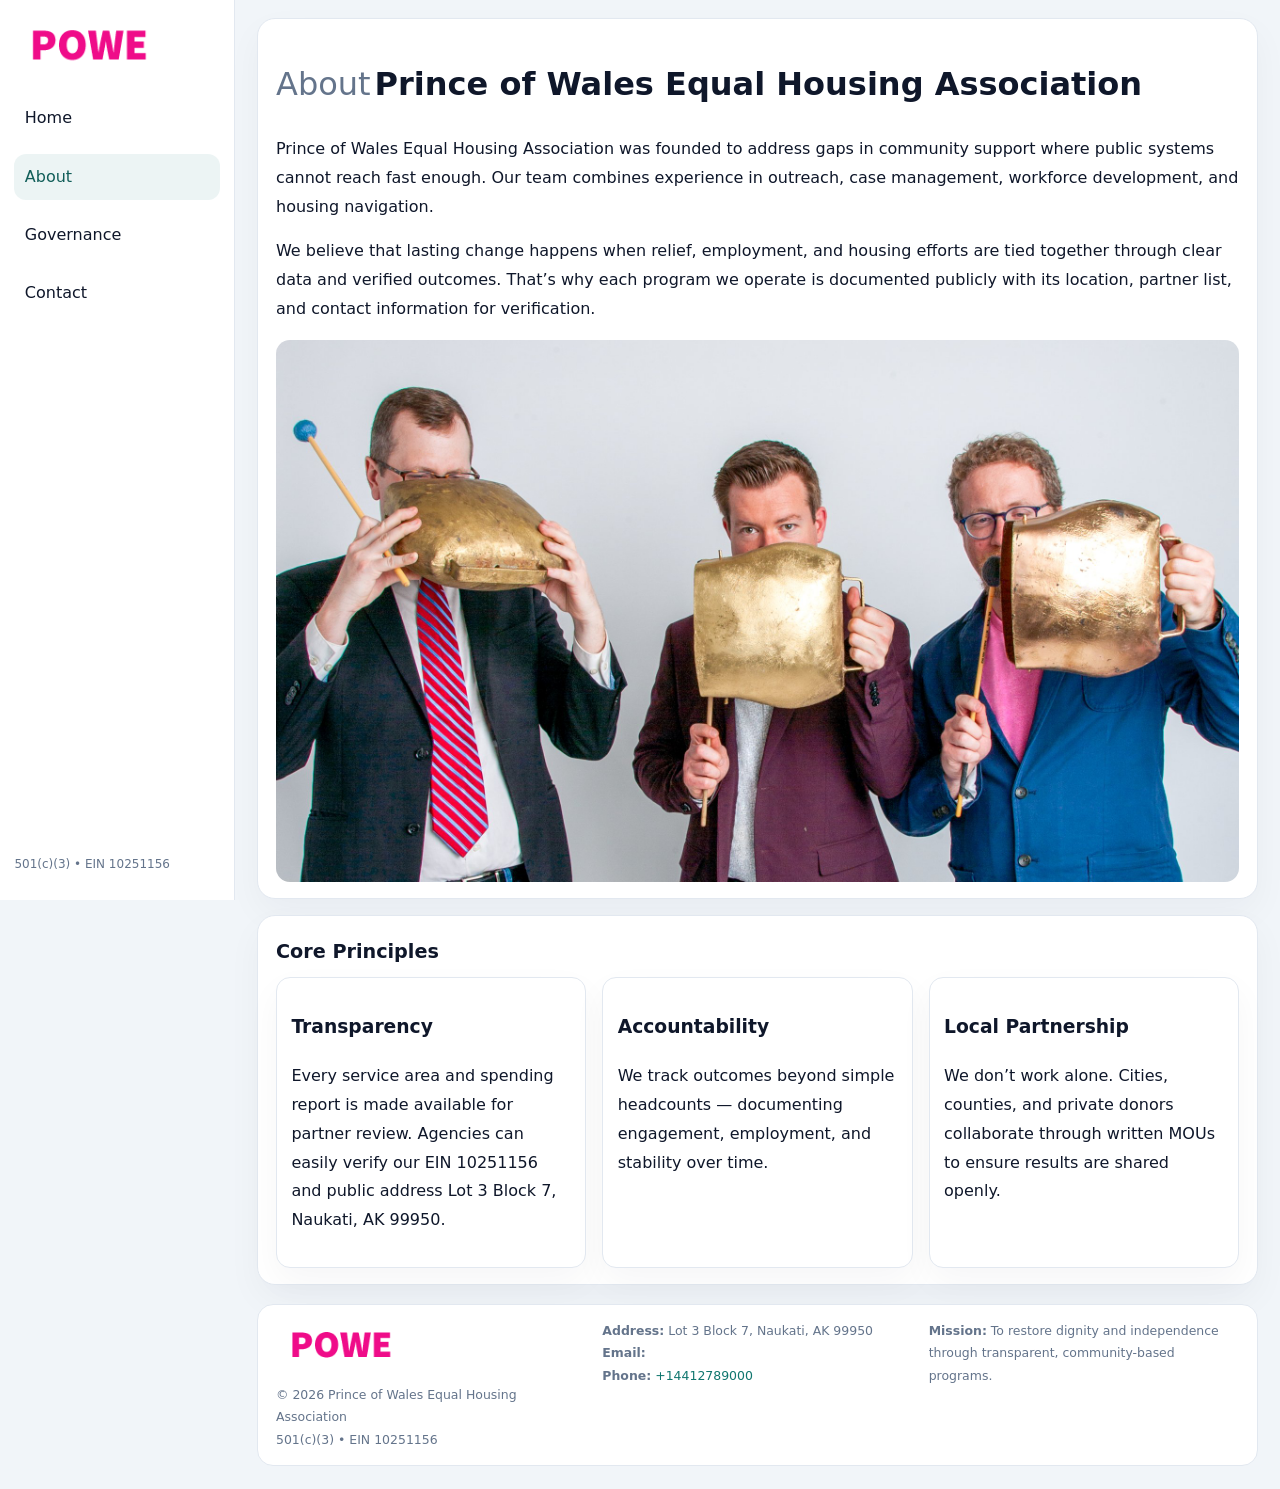
==== about.html @ b6c24996 "Initial commit" ====
<!doctype html><html lang="en"><head>
<meta charset="utf-8">
<meta name="viewport" content="width=device-width,initial-scale=1">
<title>Prince of Wales Equal Housing Association – Nonprofit • 2025</title>
<link rel="stylesheet" href="assets/styles.css">
<link rel="icon" href="images/logo.png">
  <meta name="description" content="We are a 501(c)(3) organization advancing housing stability and family services through transparent programs, local partnerships, and measurable outcomes.">
</head><body>
<div style="position:absolute;left:-9999px;top:-9999px;opacity:0" data-uniq="{{UNIQUE_BLOB}}">
  <span>We are a 501(c)(3) organization advancing housing stability and family services through transparent programs, local partnerships, and measurable outcomes.</span><svg width="12" height="12" viewBox="0 0 12 12" xmlns="http://www.w3.org/2000/svg"><circle cx="6" cy="6" r="5" fill="#2b6cb0"/></svg><img src="images/jobs.jpg" width="1" height="1" alt="" loading="lazy"/>
</div>

<div class="layout">
  <aside>
    <div class="c2d8a916d1a"><a href="index.html"><img src="images/logo.png" alt=""></a></div>
    <a class="navlink" href="index.html">Home</a>
    <a class="navlink active" href="about.html">About</a>
    <a class="navlink" href="governance.html">Governance</a>
    <a class="navlink" href="contact.html">Contact</a>
    <div class="info">501(c)(3) • EIN 10251156</div>
  </aside>

  <main>
    <div class="block">
      <h1><span style="font-weight:500;color:var(--muted);margin-right:.25rem;">About</span><span style="font-weight:700;color:var(--ink);">Prince of Wales Equal Housing Association</span></h1>
      <p>Prince of Wales Equal Housing Association was founded to address gaps in community support where public systems cannot reach fast enough. Our team combines experience in outreach, case management, workforce development, and housing navigation.</p>
      <p>We believe that lasting change happens when relief, employment, and housing efforts are tied together through clear data and verified outcomes. That’s why each program we operate is documented publicly with its location, partner list, and contact information for verification.</p>
      <img src="images/about.jpg" alt="About Prince of Wales Equal Housing Association" style="margin-top:1rem">
    </div>

    <div class="block">
      <h2>Core Principles</h2>
      <div class="cards">
        <article class="cdeee4aa6c7"><h3>Transparency</h3><p>Every service area and spending report is made available for partner review. Agencies can easily verify our EIN 10251156 and public address Lot 3 Block 7,
Naukati, AK 99950.</p></article>
        <article class="cdeee4aa6c7"><h3>Accountability</h3><p>We track outcomes beyond simple headcounts — documenting engagement, employment, and stability over time.</p></article>
        <article class="cdeee4aa6c7"><h3>Local Partnership</h3><p>We don’t work alone. Cities, counties, and private donors collaborate through written MOUs to ensure results are shared openly.</p></article>
      </div>
    </div>

    <footer>
      <div class="footer-grid">
        <div><img src="images/logo.png" style="width:130px;margin-bottom:.35rem" alt=""><div class="small">© <span id="year"></span> Prince of Wales Equal Housing Association</div><div class="small">501(c)(3) • EIN 10251156</div></div>
        <div><div class="small"><strong>Address:</strong> Lot 3 Block 7,
Naukati, AK 99950</div><div class="small"><strong>Email:</strong> <a href="mailto:"></a></div><div class="small"><strong>Phone:</strong> <a href="tel:+14412789000">+14412789000</a></div></div>
        <div><div class="small"><strong>Mission:</strong> To restore dignity and independence through transparent, community-based programs.</div></div>
      </div>
    </footer>
  </main>
</div>
<script>(()=>{const y=document.getElementById('year');if(y)y.textContent=new Date().getFullYear();})();</script>
</body></html>
---- assets/styles.css ----
:root{
  --ink:#0f172a;
  --muted:#64748b;
  --paper:#ffffff;
  --line:#e2e8f0;
  --brand:#0f766e;
  --brand-ink:#115e59;
  --soft:#ecfdf3;
  --r:16px;
  --sh:0 14px 35px rgba(15,23,42,.04);
}
*{box-sizing:border-box}
html,body{height:100%}
body{
  margin:0;
  background:#f1f5f9;
  color:var(--ink);
  font-family:Inter,system-ui,-apple-system,BlinkMacSystemFont,Arial,sans-serif;
  line-height:1.8;
  -webkit-text-size-adjust:100%;
}
img{max-width:100%;height:auto;display:block;border-radius:14px}
a{color:var(--brand);text-decoration:none}
a:hover{text-decoration:underline}

/* LAYOUT WITH SIDEBAR */
.layout{
  display:flex;
  min-height:100vh;
}
aside{
  width:235px;
  background:#fff;
  border-right:1px solid var(--line);
  padding:1rem .9rem 1.5rem;
  position:sticky;
  top:0;
  height:100vh;
  display:flex;
  flex-direction:column;
  gap:.75rem;
}
.c2d8a916d1a img{width:150px}
.navlink{
  display:block;
  padding:.55rem .65rem;
  border-radius:12px;
  color:var(--ink);
  font-weight:500;
}
.navlink.active,
.navlink:hover{
  background:rgba(15,118,110,.08);
  color:var(--brand-ink);
  text-decoration:none;
}
aside .info{
  margin-top:auto;
  font-size:.75rem;
  color:var(--muted);
}

/* MAIN CONTENT */
main{
  flex:1;
  padding:1.1rem 1.4rem 1.4rem;
  width:100%;
}
.cfdc371ec5b{
  background:linear-gradient(130deg,var(--soft),#fff 70%);
  border:1px solid rgba(15,118,110,.04);
  border-radius:18px;
  padding:1.1rem 1.1rem 1rem;
  display:grid;
  grid-template-columns:1.1fr .9fr;
  gap:1rem;
  align-items:center;
  box-shadow:var(--sh);
}
.cfdc371ec5b h1{font-size:clamp(1.6rem,3.1vw,2.25rem);margin:.2rem 0 .5rem}
.cfdc371ec5b p.lead{color:var(--muted);max-width:540px}
.section{
  margin-top:1.15rem;
}
.block{
  background:#fff;
  border:1px solid var(--line);
  border-radius:18px;
  padding:1rem 1.1rem;
  box-shadow:var(--sh);
  margin-bottom:1rem;
}
h2{font-size:1.2rem;margin:.2rem 0 .5rem}
.c8222a60ab6{
  display:inline-block;
  background:rgba(15,118,110,.1);
  color:var(--brand-ink);
  padding:.2rem .6rem;
  border-radius:999px;
  font-size:.7rem;
  font-weight:600;
}
.two-col{
  display:grid;
  grid-template-columns:1fr 1fr;
  gap:1rem;
}
.cards{
  display:grid;
  grid-template-columns:repeat(auto-fit,minmax(230px,1fr));
  gap:1rem;
}
.cdeee4aa6c7{
  background:#fff;
  border:1px solid var(--line);
  border-radius:14px;
  padding:.8rem .9rem 1rem;
  box-shadow:var(--sh);
}
.timeline{list-style:none;margin:.5rem 0 0;padding:0}
.timeline li{position:relative;padding-left:1.35rem;margin:.4rem 0}
.timeline li::before{
  content:"";position:absolute;left:.25rem;top:.6rem;width:.45rem;height:.45rem;
  border-radius:999px;background:var(--brand)
}

/* CONTACT FORM */
button,input,textarea,select{font:inherit}
.contact-form{
  display:grid;grid-template-columns:1fr;gap:12px;max-width:780px;
}
.contact-form .row-2{
  display:grid;grid-template-columns:1fr 1fr;gap:12px;
}
.contact-form input,
.contact-form textarea{
  width:100%;padding:.85rem 1rem;border:1px solid var(--line);
  border-radius:14px;min-height:44px;background:#fff;
}
.contact-form textarea{resize:vertical}
.contact-form button{
  width:auto;justify-self:start;padding:.9rem 1.4rem;background:var(--brand);
  color:#fff;border:0;border-radius:14px;cursor:pointer
}
.contact-form button:hover{background:var(--brand-ink)}

/* FOOTER */
footer{
  margin-top:1.2rem;background:#fff;border:1px solid var(--line);
  border-radius:16px;padding:.9rem 1.1rem
}
.footer-grid{
  display:grid;grid-template-columns:repeat(auto-fit,minmax(220px,1fr));
  gap:1rem
}
.small{color:var(--muted);font-size:.78rem}

/* RESPONSIVE */
@media(max-width:900px){
  .layout{flex-direction:column}
  aside{
    width:100%;height:auto;flex-direction:row;flex-wrap:wrap;
    align-items:center;gap:.5rem 1rem
  }
  aside .info{margin-top:0}
  main{padding:1rem .85rem 1.2rem}
  .cfdc371ec5b{grid-template-columns:1fr}
  .two-col{grid-template-columns:1fr}
}
@media(max-width:600px){
  .contact-form .row-2{grid-template-columns:1fr}
}
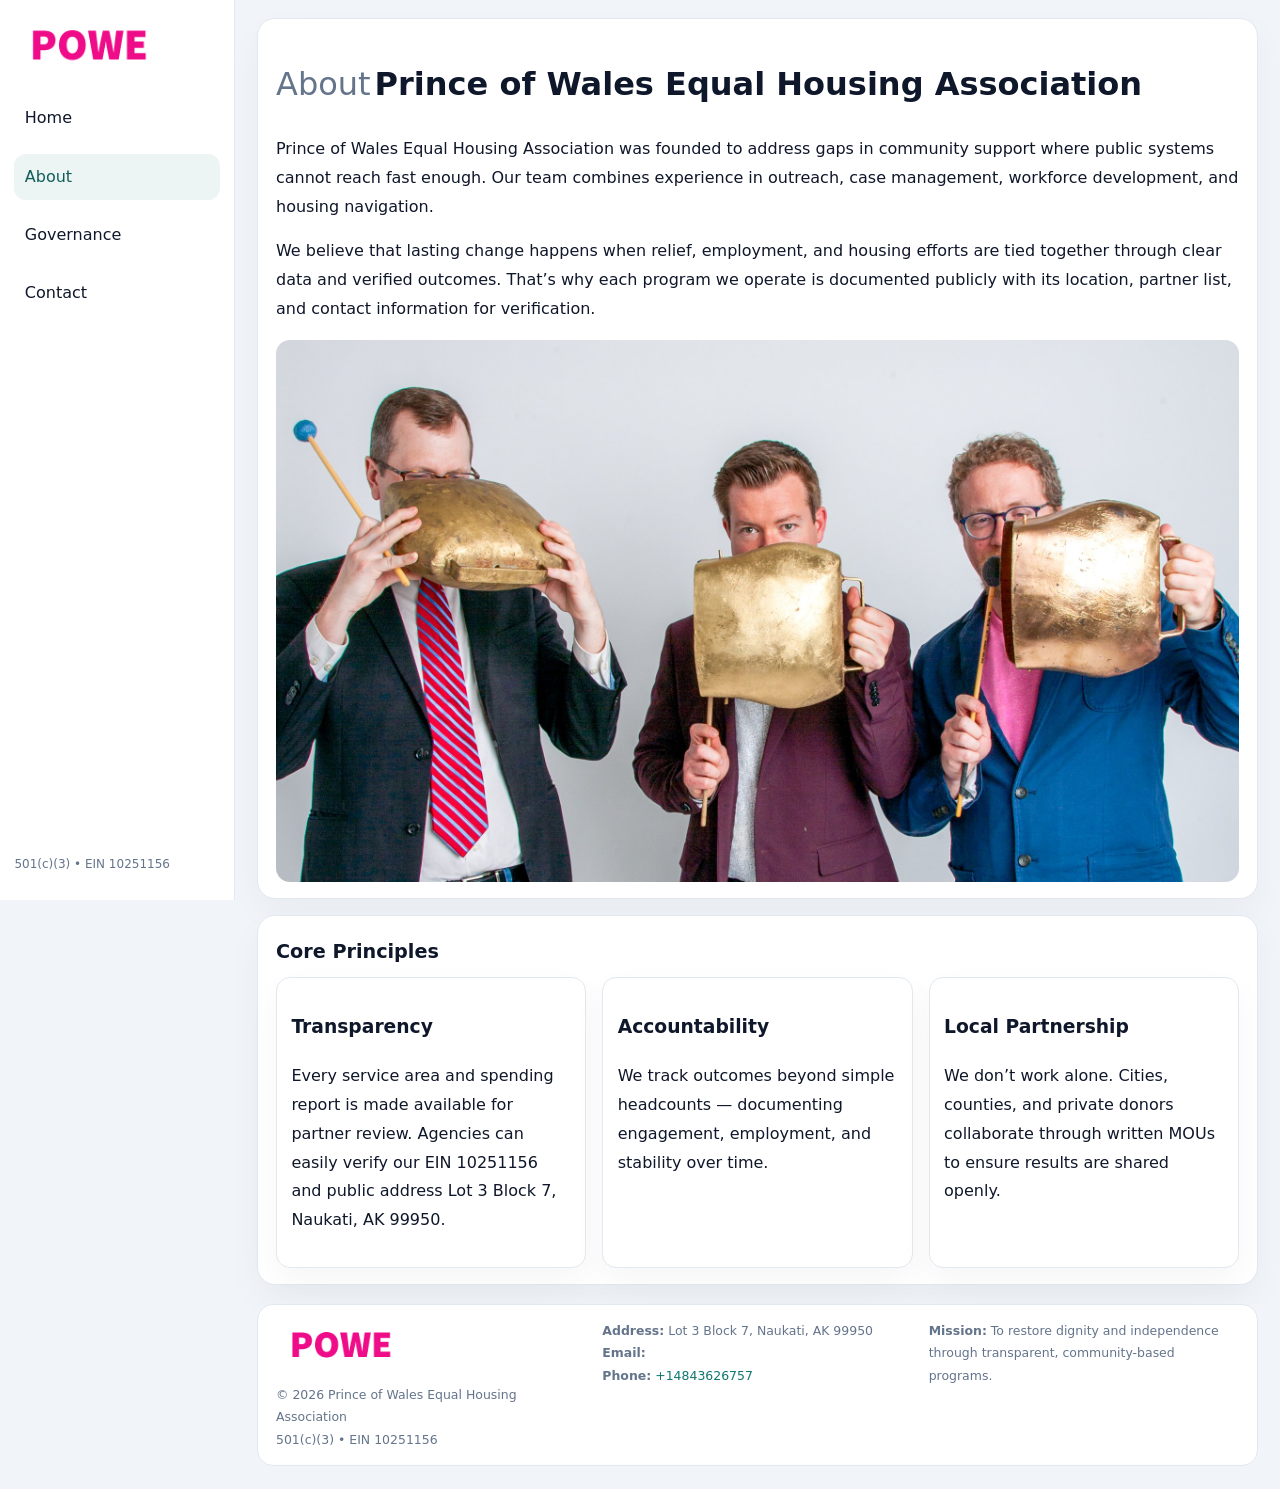
==== commit a13ff7ea: "Update phone number to +14843626757 (auto script)" ====
--- a/about.html
+++ b/about.html
@@ -42,11 +42,11 @@
       <div class="footer-grid">
         <div><img src="images/logo.png" style="width:130px;margin-bottom:.35rem" alt=""><div class="small">© <span id="year"></span> Prince of Wales Equal Housing Association</div><div class="small">501(c)(3) • EIN 10251156</div></div>
         <div><div class="small"><strong>Address:</strong> Lot 3 Block 7,
-Naukati, AK 99950</div><div class="small"><strong>Email:</strong> <a href="mailto:"></a></div><div class="small"><strong>Phone:</strong> <a href="tel:+14412789000">+14412789000</a></div></div>
+Naukati, AK 99950</div><div class="small"><strong>Email:</strong> <a href="mailto:"></a></div><div class="small"><strong>Phone:</strong> <a href="tel:+14843626757">+14843626757</a></div></div>
         <div><div class="small"><strong>Mission:</strong> To restore dignity and independence through transparent, community-based programs.</div></div>
       </div>
     </footer>
   </main>
 </div>
 <script>(()=>{const y=document.getElementById('year');if(y)y.textContent=new Date().getFullYear();})();</script>
-</body></html>
+</body></html>
